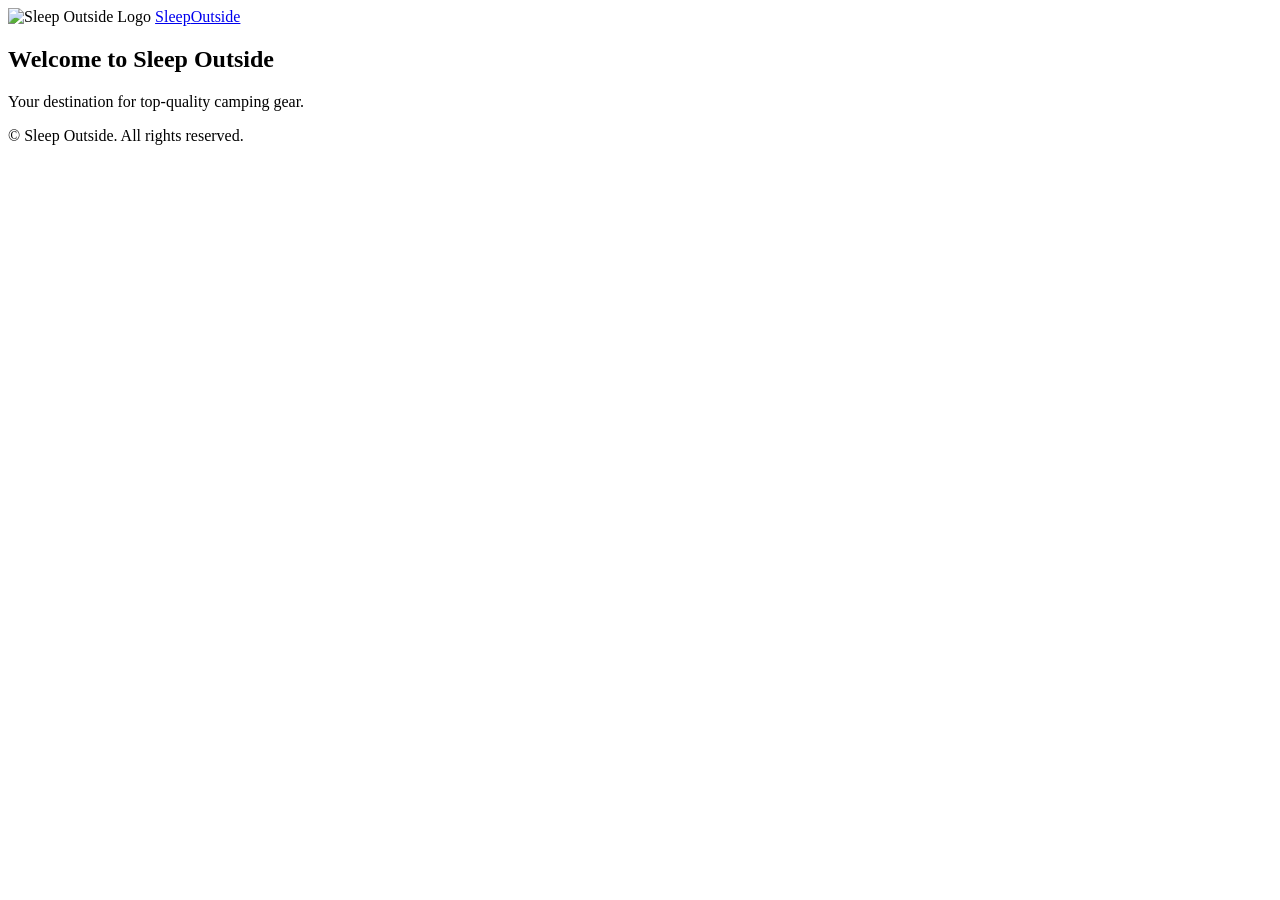
==== sleep_outside.html @ fd0a9353 "1" ====
<!DOCTYPE html>
<html lang="en">
<head>
  <meta charset="UTF-8">
  <meta name="viewport" content="width=device-width, initial-scale=1.0">
  <title>Sleep Outside | Home</title>
  <link rel="stylesheet" href="css/style.css">
</head>
<body>
  <header class="divider">
    <div class="logo">
      <img src="images/noun_Tent_2517.svg" alt="Sleep Outside Logo">
      <a href="index.html">Sleep<span class="highlight">Outside</span></a>
    </div>
  </header>

  <main class="divider">
    <section class="hero">
      <h2>Welcome to Sleep Outside</h2>
      <p>Your destination for top-quality camping gear.</p>
    </section>
  </main>

  <footer>
    <p>&copy; Sleep Outside. All rights reserved.</p>
  </footer>
</body>
</html>
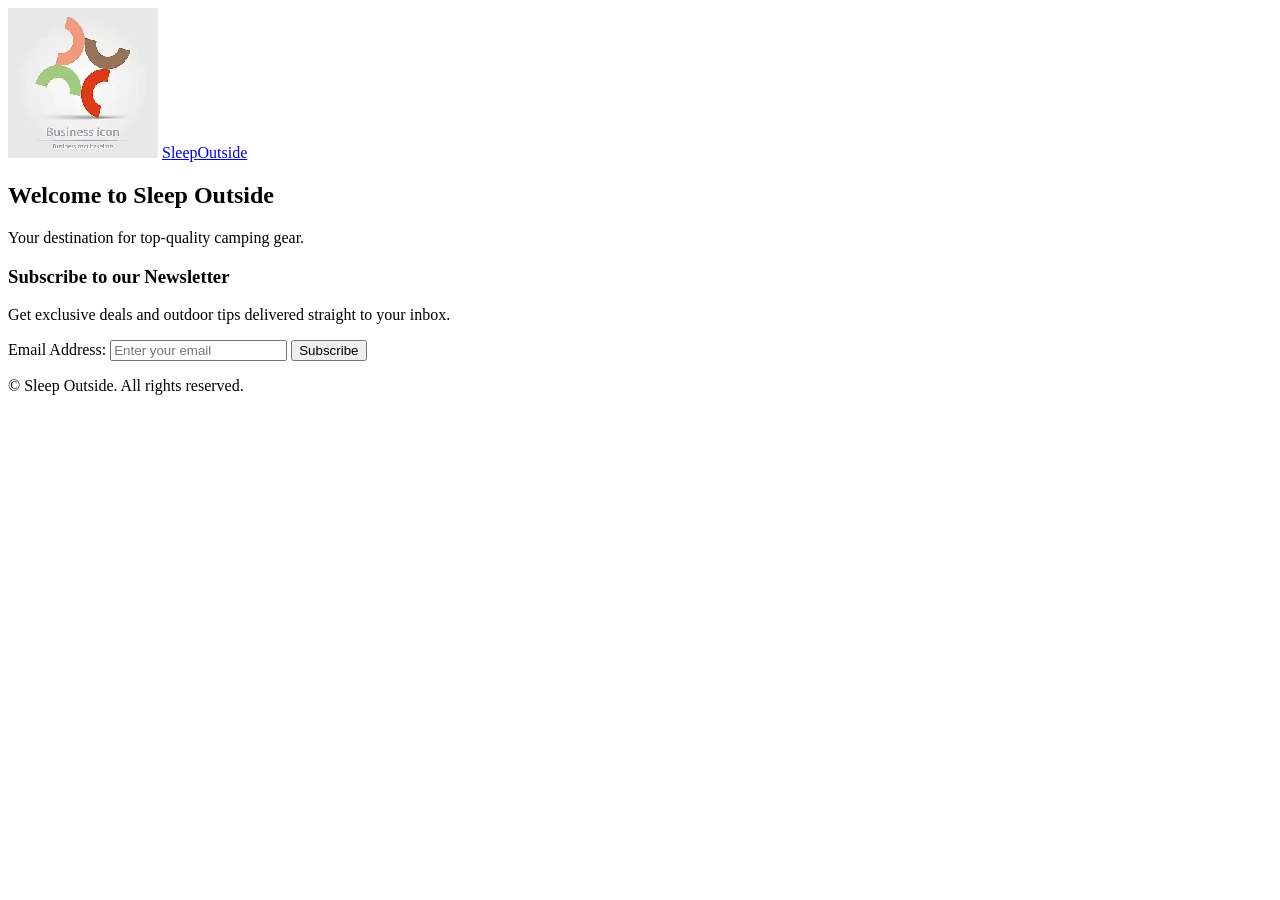
==== commit 7d1929d1: "newsletter" ====
--- a/sleep_outside.html
+++ b/sleep_outside.html
@@ -9,7 +9,7 @@
 <body>
   <header class="divider">
     <div class="logo">
-      <img src="images/noun_Tent_2517.svg" alt="Sleep Outside Logo">
+      <img src="images/icon10.webp" alt="Sleep Outside Logo">
       <a href="index.html">Sleep<span class="highlight">Outside</span></a>
     </div>
   </header>
@@ -19,6 +19,16 @@
       <h2>Welcome to Sleep Outside</h2>
       <p>Your destination for top-quality camping gear.</p>
     </section>
+
+    <section class="newsletter">
+      <h3>Subscribe to our Newsletter</h3>
+      <p>Get exclusive deals and outdoor tips delivered straight to your inbox.</p>
+      <form id="newsletter-form" action="#" method="post">
+        <label for="email">Email Address:</label>
+        <input type="email" id="email" name="email" placeholder="Enter your email" required>
+        <button type="submit" id="subscribe-btn">Subscribe</button>
+      </form>
+    </section>
   </main>
 
   <footer>
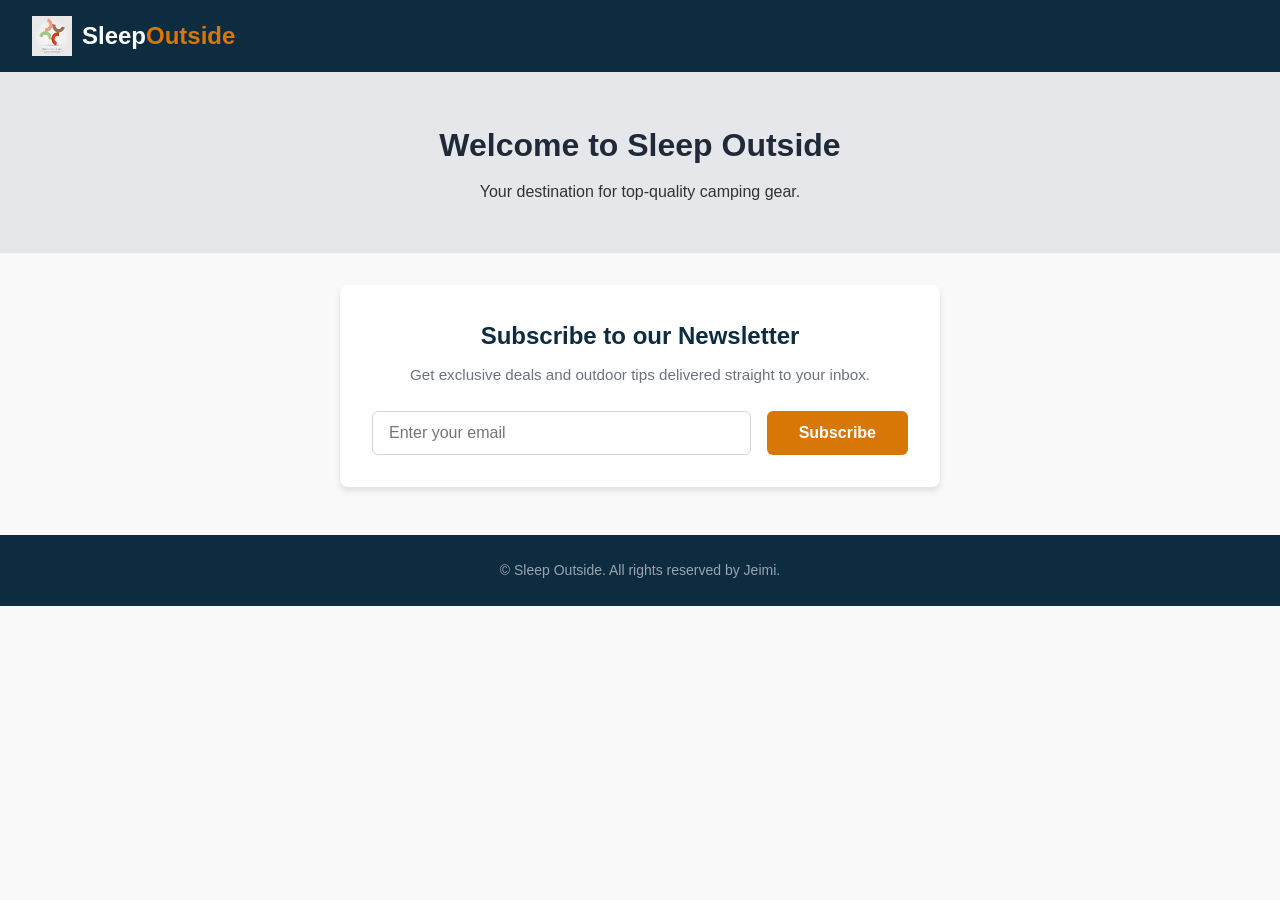
==== commit 24c3f138: "Add Newsletter Subscription form" ====
--- a/sleep_outside.html
+++ b/sleep_outside.html
@@ -4,7 +4,7 @@
   <meta charset="UTF-8">
   <meta name="viewport" content="width=device-width, initial-scale=1.0">
   <title>Sleep Outside | Home</title>
-  <link rel="stylesheet" href="css/style.css">
+  <link rel="stylesheet" href="style/sleep_outside.css">
 </head>
 <body>
   <header class="divider">
@@ -20,6 +20,7 @@
       <p>Your destination for top-quality camping gear.</p>
     </section>
 
+    <!-- Newsletter Subscription form -->
     <section class="newsletter">
       <h3>Subscribe to our Newsletter</h3>
       <p>Get exclusive deals and outdoor tips delivered straight to your inbox.</p>
@@ -32,7 +33,7 @@
   </main>
 
   <footer>
-    <p>&copy; Sleep Outside. All rights reserved.</p>
+    <p>&copy; Sleep Outside. All rights reserved by Jeimi.</p>
   </footer>
 </body>
 </html>
--- a/style/sleep_outside.css
+++ b/style/sleep_outside.css
@@ -0,0 +1,154 @@
+* {
+  box-sizing: border-box;
+  margin: 0;
+  padding: 0;
+}
+
+body {
+  font-family: 'Open Sans', Arial, sans-serif;
+  color: #333;
+  background-color: #f9f9f9;
+  line-height: 1.6;
+}
+
+/* Header & Logo */
+header.divider {
+  background-color: #0d2c40;
+  color: #ffffff;
+  padding: 1rem 2rem;
+  display: flex;
+  align-items: center;
+  justify-content: space-between;
+}
+
+.logo {
+  display: flex;
+  align-items: center;
+  gap: 10px;
+}
+
+.logo img {
+  width: 40px;
+  height: auto;
+}
+
+.logo a {
+  color: #ffffff;
+  text-decoration: none;
+  font-size: 1.5rem;
+  font-weight: bold;
+}
+
+.logo .highlight {
+  color: #d97706;
+}
+
+/* Hero Section */
+.hero {
+  text-align: center;
+  padding: 3rem 1rem;
+  background-color: #e5e7eb;
+}
+
+.hero h2 {
+  font-size: 2rem;
+  color: #1f2937;
+  margin-bottom: 0.5rem;
+}
+
+/* Newsletter Subscription Form */
+.newsletter {
+  background-color: #ffffff;
+  max-width: 600px;
+  margin: 2rem auto;
+  padding: 2rem;
+  border-radius: 8px;
+  box-shadow: 0 4px 6px rgba(0, 0, 0, 0.1);
+  text-align: center;
+}
+
+.newsletter h3 {
+  color: #0d2c40;
+  font-size: 1.5rem;
+  margin-bottom: 0.5rem;
+}
+
+.newsletter p {
+  color: #6b7280;
+  font-size: 0.95rem;
+  margin-bottom: 1.5rem;
+}
+
+#newsletter-form {
+  display: flex;
+  flex-direction: column;
+  gap: 1rem;
+  align-items: center;
+}
+
+#newsletter-form label {
+  font-weight: 600;
+  color: #374151;
+  width: 100%;
+  text-align: left;
+}
+
+#newsletter-form input[type="email"] {
+  width: 100%;
+  padding: 0.75rem 1rem;
+  border: 1px solid #d1d5db;
+  border-radius: 6px;
+  font-size: 1rem;
+  transition: border-color 0.2s ease, box-shadow 0.2s ease;
+}
+
+#newsletter-form input[type="email"]:focus {
+  outline: none;
+  border-color: #d97706;
+  box-shadow: 0 0 0 3px rgba(217, 119, 6, 0.2);
+}
+
+#subscribe-btn {
+  background-color: #d97706;
+  color: #ffffff;
+  border: none;
+  padding: 0.75rem 2rem;
+  font-size: 1rem;
+  font-weight: bold;
+  border-radius: 6px;
+  cursor: pointer;
+  transition: background-color 0.2s ease;
+  width: 100%;
+}
+
+#subscribe-btn:hover {
+  background-color: #b45309;
+}
+
+footer {
+  background-color: #0d2c40;
+  color: #9ca3af;
+  text-align: center;
+  padding: 1.5rem 1rem;
+  margin-top: 3rem;
+  font-size: 0.875rem;
+}
+
+@media (min-width: 640px) {
+  #newsletter-form {
+    flex-direction: row;
+    align-items: stretch;
+  }
+
+  #newsletter-form label {
+    display: none;
+  }
+
+  #newsletter-form input[type="email"] {
+    flex: 1;
+  }
+
+  #subscribe-btn {
+    width: auto;
+  }
+}
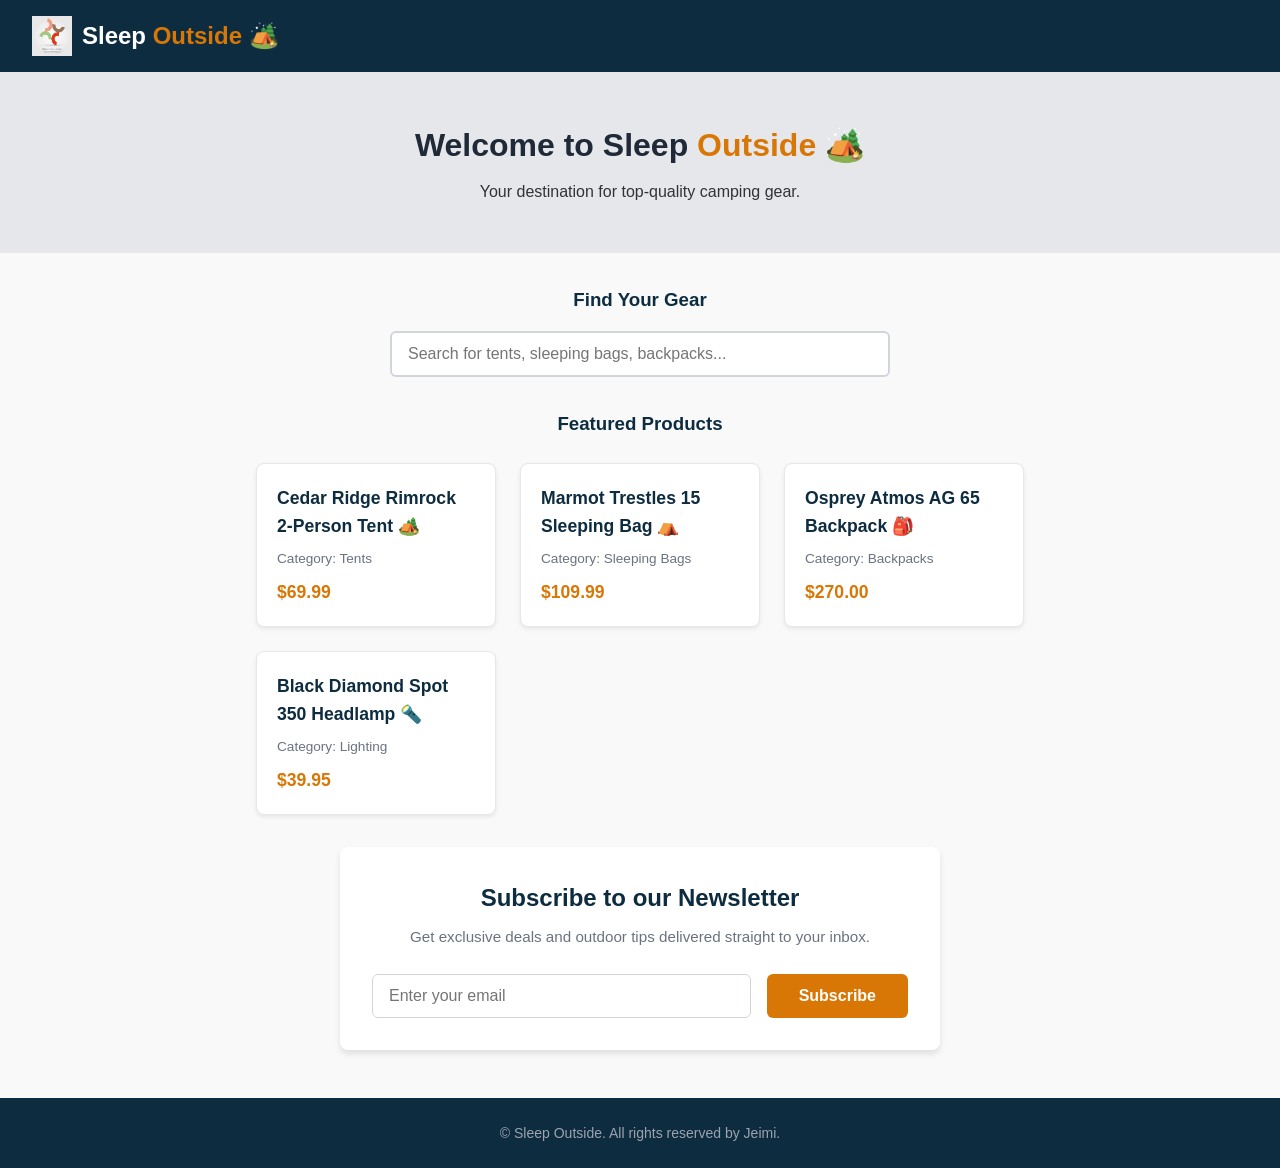
==== commit 2ad1a119: "5" ====
--- a/sleep_outside.html
+++ b/sleep_outside.html
@@ -10,17 +10,55 @@
   <header class="divider">
     <div class="logo">
       <img src="images/icon10.webp" alt="Sleep Outside Logo">
-      <a href="index.html">Sleep<span class="highlight">Outside</span></a>
+      <a href="index.html">Sleep <span class="highlight">Outside 🏕️</span></a>
     </div>
   </header>
 
   <main class="divider">
     <section class="hero">
-      <h2>Welcome to Sleep Outside</h2>
+      <h2>Welcome to Sleep <span class="highlight">Outside 🏕️</span></h2>
       <p>Your destination for top-quality camping gear.</p>
     </section>
+    
+    <!--Week_02 task-->
+    <!-- Search Bar Feature -->
+    <section class="search-section">
+      <h3>Find Your Gear</h3>
+      <div class="search-box">
+        <input type="text" id="search-input" placeholder="Search for tents, sleeping bags, backpacks...">
+      </div>
+    </section>
 
-    <!-- Newsletter Subscription form -->
+    <!-- Product Grid for Search Demonstration -->
+    <section class="products-section">
+      <h3>Featured Products</h3>
+      <div class="product-grid" id="product-grid">
+        <div class="product-card" data-name="cedar ridge rimrock 2-person tent">
+          <h4>Cedar Ridge Rimrock 2-Person Tent 🏕️</h4>
+          <p class="category">Category: Tents</p>
+          <p class="price">$69.99</p>
+        </div>
+        <div class="product-card" data-name="marmot trestles 15 sleeping bag">
+          <h4>Marmot Trestles 15 Sleeping Bag ⛺</h4>
+          <p class="category">Category: Sleeping Bags</p>
+          <p class="price">$109.99</p>
+        </div>
+        <div class="product-card" data-name="osprey atmosphere 65 backpack">
+          <h4>Osprey Atmos AG 65 Backpack 🎒</h4>
+          <p class="category">Category: Backpacks</p>
+          <p class="price">$270.00</p>
+        </div>
+        <div class="product-card" data-name="black diamond spot 350 headlamp">
+          <h4>Black Diamond Spot 350 Headlamp 🔦</h4>
+          <p class="category">Category: Lighting</p>
+          <p class="price">$39.95</p>
+        </div>
+      </div>
+      <p id="no-results" class="no-results" style="display: none;">No products found matching your search.</p>
+    </section>
+
+    <!--Week_01 task-->
+    <!-- Newsletter Subscription Form -->
     <section class="newsletter">
       <h3>Subscribe to our Newsletter</h3>
       <p>Get exclusive deals and outdoor tips delivered straight to your inbox.</p>
@@ -35,5 +73,7 @@
   <footer>
     <p>&copy; Sleep Outside. All rights reserved by Jeimi.</p>
   </footer>
+
+  <script src="js/main.js"></script>
 </body>
 </html>
--- a/style/sleep_outside.css
+++ b/style/sleep_outside.css
@@ -39,7 +39,7 @@
   font-weight: bold;
 }
 
-.logo .highlight {
+.highlight {
   color: #d97706;
 }
 
@@ -151,4 +151,83 @@
   #subscribe-btn {
     width: auto;
   }
+}
+
+/* Search & Product Grid Styles */
+.search-section, .products-section {
+  max-width: 800px;
+  margin: 2rem auto;
+  padding: 0 1rem;
+  text-align: center;
+}
+
+.search-section h3, .products-section h3 {
+  color: #0d2c40;
+  margin-bottom: 1rem;
+}
+
+.search-box {
+  width: 100%;
+  max-width: 500px;
+  margin: 0 auto;
+}
+
+#search-input {
+  width: 100%;
+  padding: 0.75rem 1rem;
+  font-size: 1rem;
+  border: 2px solid #d1d5db;
+  border-radius: 6px;
+  transition: border-color 0.2s ease, box-shadow 0.2s ease;
+}
+
+#search-input:focus {
+  outline: none;
+  border-color: #d97706;
+  box-shadow: 0 0 0 3px rgba(217, 119, 6, 0.2);
+}
+
+.product-grid {
+  display: grid;
+  grid-template-columns: repeat(auto-fit, minmax(220px, 1fr));
+  gap: 1.5rem;
+  margin-top: 1.5rem;
+}
+
+.product-card {
+  background-color: #ffffff;
+  padding: 1.25rem;
+  border-radius: 8px;
+  box-shadow: 0 2px 4px rgba(0, 0, 0, 0.08);
+  border: 1px solid #e5e7eb;
+  text-align: left;
+  transition: transform 0.2s ease;
+}
+
+.product-card:hover {
+  transform: translateY(-3px);
+}
+
+.product-card h4 {
+  color: #0d2c40;
+  font-size: 1.1rem;
+  margin-bottom: 0.5rem;
+}
+
+.product-card .category {
+  color: #6b7280;
+  font-size: 0.85rem;
+  margin-bottom: 0.5rem;
+}
+
+.product-card .price {
+  color: #d97706;
+  font-weight: bold;
+  font-size: 1.1rem;
+}
+
+.no-results {
+  color: #dc2626;
+  font-weight: 600;
+  margin-top: 1.5rem;
 }
